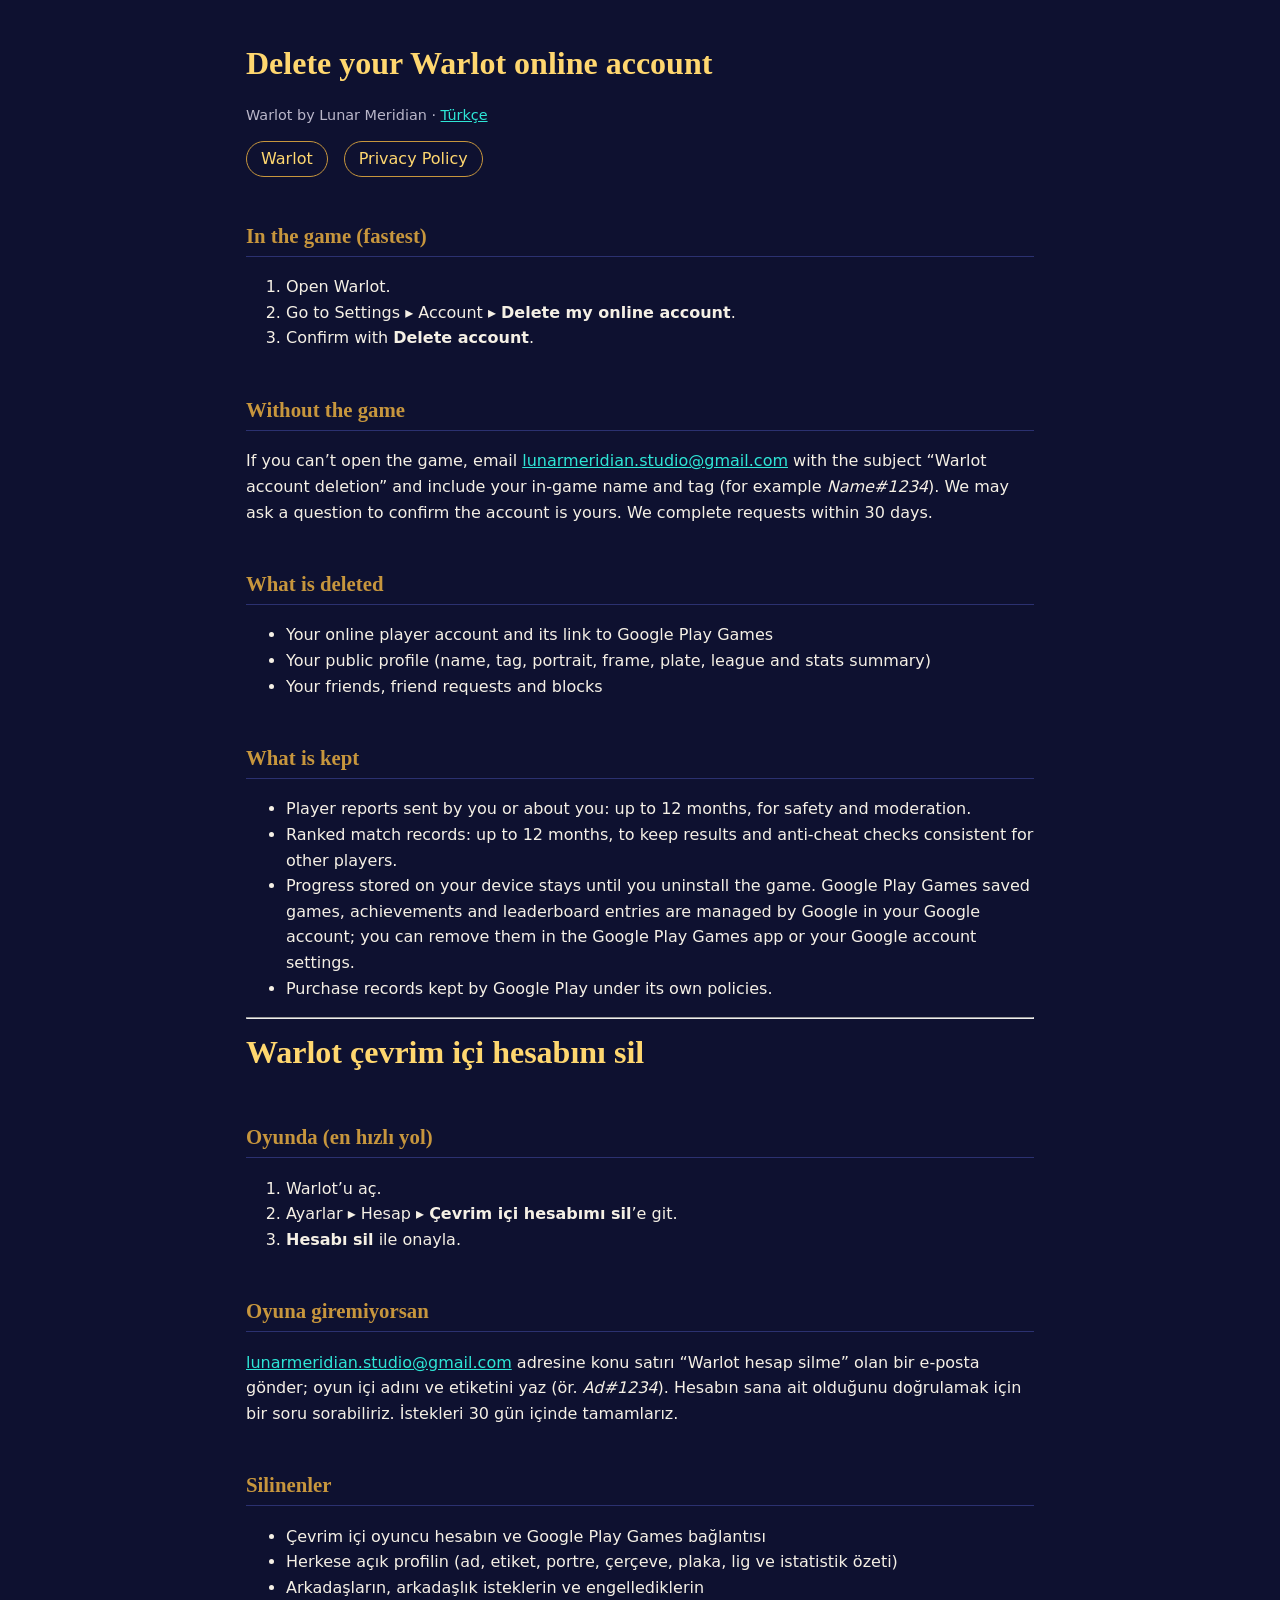
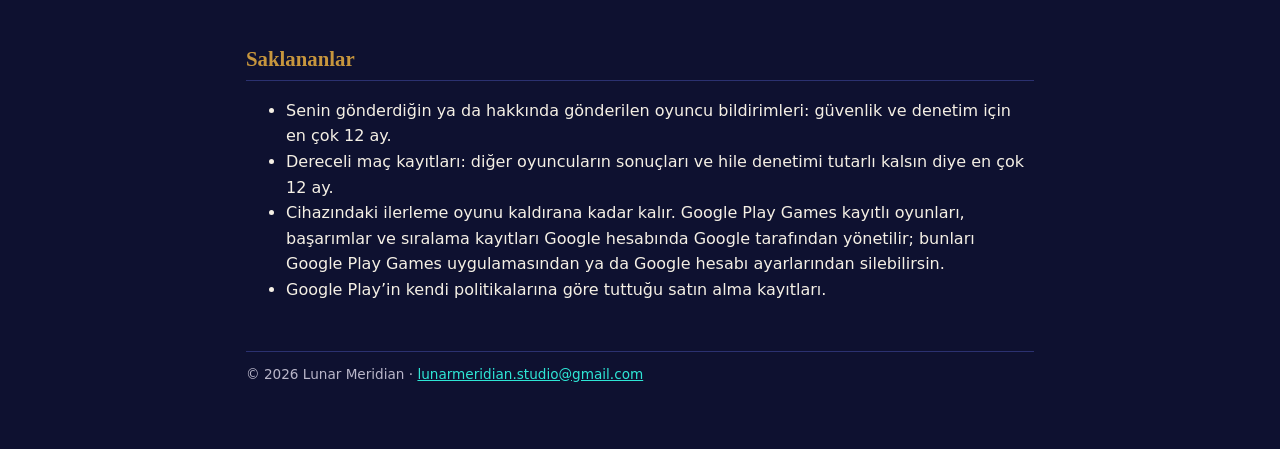
==== delete-account/index.html @ 68dc12e7 "Create index.html" ====
<!doctype html>
<html lang="en">
<head>
<meta charset="utf-8">
<meta name="viewport" content="width=device-width,initial-scale=1">
<title>Warlot · Delete account · Hesap silme</title>
<link rel="stylesheet" href="/style.css">
</head>
<body>
<main>
<h1>Delete your Warlot online account</h1>
<p class="muted">Warlot by Lunar Meridian · <a href="#tr">Türkçe</a></p>
<nav><a href="/">Warlot</a><a href="/privacy/">Privacy Policy</a></nav>

<h2>In the game (fastest)</h2>
<ol>
<li>Open Warlot.</li>
<li>Go to Settings ▸ Account ▸ <strong>Delete my online account</strong>.</li>
<li>Confirm with <strong>Delete account</strong>.</li>
</ol>

<h2>Without the game</h2>
<p>If you can’t open the game, email <a href="mailto:lunarmeridian.studio@gmail.com?subject=Warlot%20account%20deletion">lunarmeridian.studio@gmail.com</a> with the subject “Warlot account deletion” and include your in-game name and tag (for example <em>Name#1234</em>). We may ask a question to confirm the account is yours. We complete requests within 30 days.</p>

<h2>What is deleted</h2>
<ul>
<li>Your online player account and its link to Google Play Games</li>
<li>Your public profile (name, tag, portrait, frame, plate, league and stats summary)</li>
<li>Your friends, friend requests and blocks</li>
</ul>

<h2>What is kept</h2>
<ul>
<li>Player reports sent by you or about you: up to 12 months, for safety and moderation.</li>
<li>Ranked match records: up to 12 months, to keep results and anti-cheat checks consistent for other players.</li>
<li>Progress stored on your device stays until you uninstall the game. Google Play Games saved games, achievements and leaderboard entries are managed by Google in your Google account; you can remove them in the Google Play Games app or your Google account settings.</li>
<li>Purchase records kept by Google Play under its own policies.</li>
</ul>

<hr>

<h1 id="tr">Warlot çevrim içi hesabını sil</h1>

<h2>Oyunda (en hızlı yol)</h2>
<ol>
<li>Warlot’u aç.</li>
<li>Ayarlar ▸ Hesap ▸ <strong>Çevrim içi hesabımı sil</strong>’e git.</li>
<li><strong>Hesabı sil</strong> ile onayla.</li>
</ol>

<h2>Oyuna giremiyorsan</h2>
<p><a href="mailto:lunarmeridian.studio@gmail.com?subject=Warlot%20hesap%20silme">lunarmeridian.studio@gmail.com</a> adresine konu satırı “Warlot hesap silme” olan bir e-posta gönder; oyun içi adını ve etiketini yaz (ör. <em>Ad#1234</em>). Hesabın sana ait olduğunu doğrulamak için bir soru sorabiliriz. İstekleri 30 gün içinde tamamlarız.</p>

<h2>Silinenler</h2>
<ul>
<li>Çevrim içi oyuncu hesabın ve Google Play Games bağlantısı</li>
<li>Herkese açık profilin (ad, etiket, portre, çerçeve, plaka, lig ve istatistik özeti)</li>
<li>Arkadaşların, arkadaşlık isteklerin ve engellediklerin</li>
</ul>

<h2>Saklananlar</h2>
<ul>
<li>Senin gönderdiğin ya da hakkında gönderilen oyuncu bildirimleri: güvenlik ve denetim için en çok 12 ay.</li>
<li>Dereceli maç kayıtları: diğer oyuncuların sonuçları ve hile denetimi tutarlı kalsın diye en çok 12 ay.</li>
<li>Cihazındaki ilerleme oyunu kaldırana kadar kalır. Google Play Games kayıtlı oyunları, başarımlar ve sıralama kayıtları Google hesabında Google tarafından yönetilir; bunları Google Play Games uygulamasından ya da Google hesabı ayarlarından silebilirsin.</li>
<li>Google Play’in kendi politikalarına göre tuttuğu satın alma kayıtları.</li>
</ul>

<footer>© 2026 Lunar Meridian · <a href="mailto:lunarmeridian.studio@gmail.com">lunarmeridian.studio@gmail.com</a></footer>
</main>
</body>
</html>
---- style.css ----
:root{--bg:#0E1130;--card:#1A1F4E;--gold:#C7963D;--gold2:#FFD76F;--text:#F5F0E5;--muted:#B9B6C9;--teal:#2EE6D6}
*{box-sizing:border-box}
body{margin:0;background:var(--bg);color:var(--text);font:16px/1.6 system-ui,-apple-system,"Segoe UI",Roboto,sans-serif}
main{max-width:820px;margin:0 auto;padding:32px 16px 64px}
h1{font-family:Georgia,"Times New Roman",serif;color:var(--gold2);font-size:2rem;margin:.2em 0}
h2{font-family:Georgia,serif;color:var(--gold);font-size:1.3rem;margin-top:2em;border-bottom:1px solid #2b3170;padding-bottom:.2em}
h3{color:var(--text);font-size:1.05rem;margin-top:1.4em}
a{color:var(--teal)}
.card{background:var(--card);border:1px solid var(--gold);border-radius:12px;padding:16px 20px;margin:16px 0}
.muted{color:var(--muted);font-size:.9rem}
nav{display:flex;gap:16px;flex-wrap:wrap;margin:8px 0 24px}
nav a{text-decoration:none;border:1px solid var(--gold);border-radius:999px;padding:4px 14px;color:var(--gold2)}
table{border-collapse:collapse;width:100%;font-size:.95rem}
td,th{border:1px solid #2b3170;padding:6px 8px;text-align:left;vertical-align:top}
th{background:#252C60}
footer{margin-top:48px;color:var(--muted);font-size:.85rem;border-top:1px solid #2b3170;padding-top:12px}
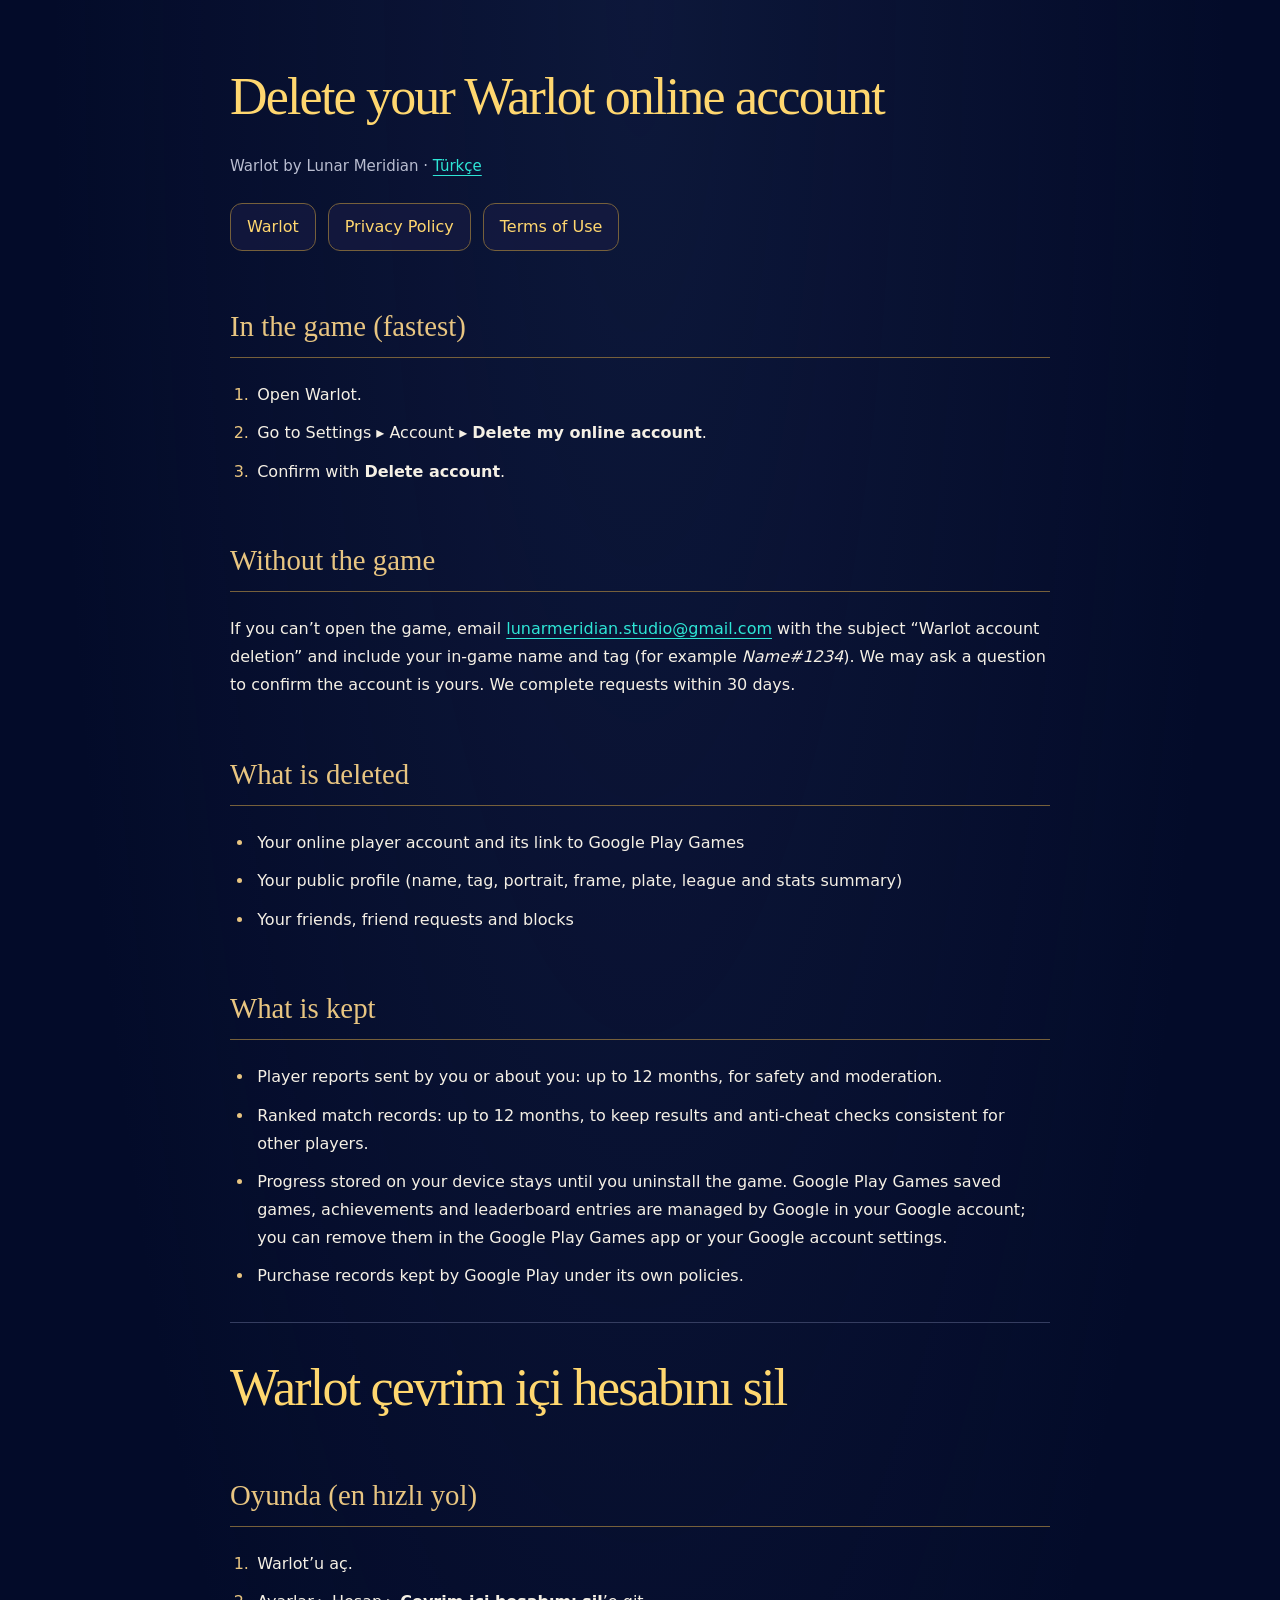
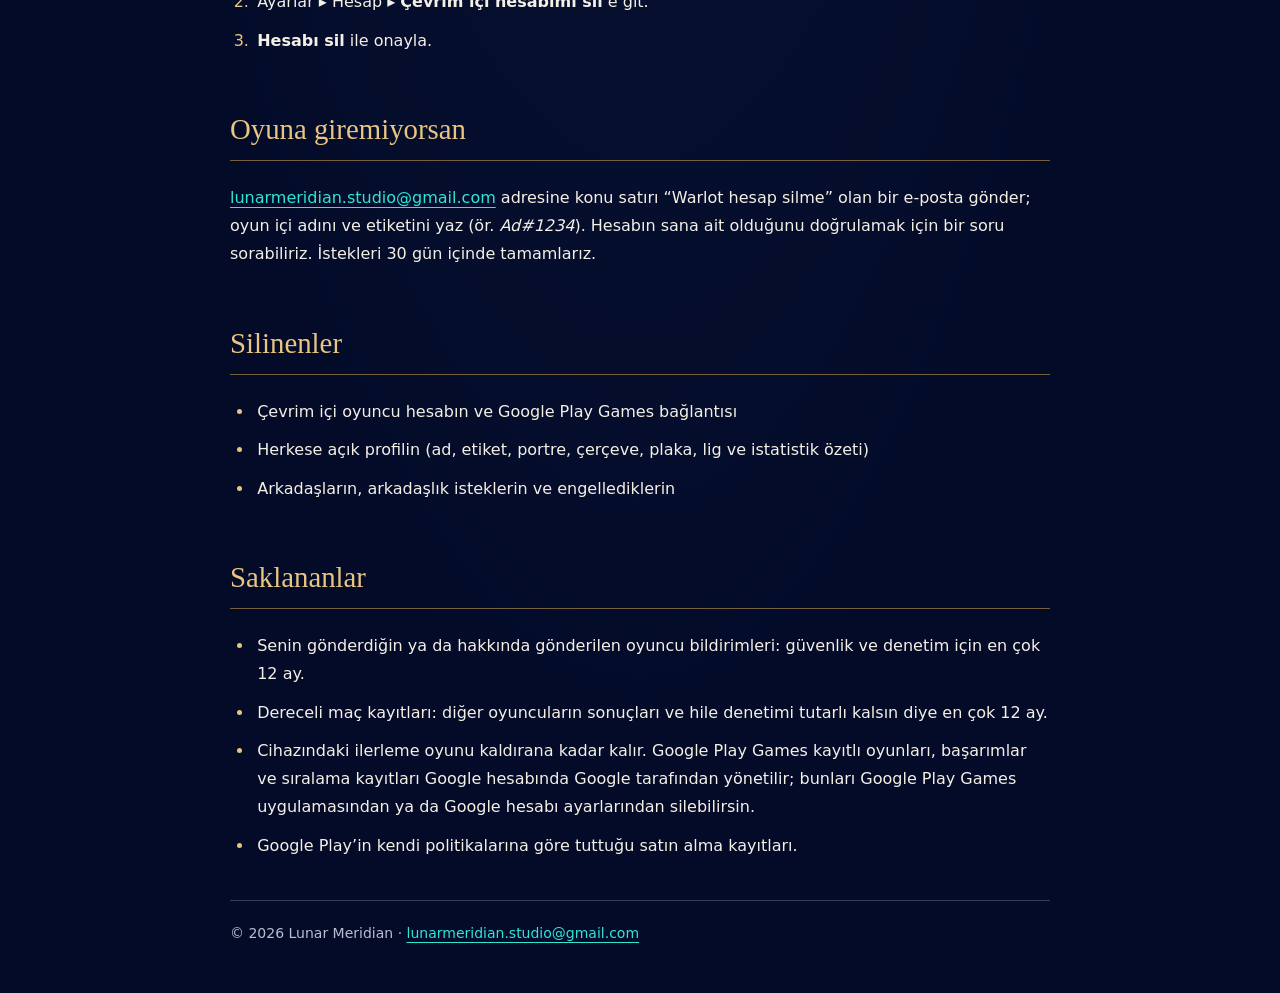
==== commit 3d336dee: "Add files via upload" ====
--- a/delete-account/index.html
+++ b/delete-account/index.html
@@ -10,7 +10,7 @@
 <main>
 <h1>Delete your Warlot online account</h1>
 <p class="muted">Warlot by Lunar Meridian · <a href="#tr">Türkçe</a></p>
-<nav><a href="/">Warlot</a><a href="/privacy/">Privacy Policy</a></nav>
+<nav><a href="/">Warlot</a><a href="/privacy/">Privacy Policy</a><a href="/terms/">Terms of Use</a></nav>
 
 <h2>In the game (fastest)</h2>
 <ol>
--- a/style.css
+++ b/style.css
@@ -1,16 +1,80 @@
-:root{--bg:#0E1130;--card:#1A1F4E;--gold:#C7963D;--gold2:#FFD76F;--text:#F5F0E5;--muted:#B9B6C9;--teal:#2EE6D6}
-*{box-sizing:border-box}
-body{margin:0;background:var(--bg);color:var(--text);font:16px/1.6 system-ui,-apple-system,"Segoe UI",Roboto,sans-serif}
-main{max-width:820px;margin:0 auto;padding:32px 16px 64px}
-h1{font-family:Georgia,"Times New Roman",serif;color:var(--gold2);font-size:2rem;margin:.2em 0}
-h2{font-family:Georgia,serif;color:var(--gold);font-size:1.3rem;margin-top:2em;border-bottom:1px solid #2b3170;padding-bottom:.2em}
-h3{color:var(--text);font-size:1.05rem;margin-top:1.4em}
-a{color:var(--teal)}
-.card{background:var(--card);border:1px solid var(--gold);border-radius:12px;padding:16px 20px;margin:16px 0}
-.muted{color:var(--muted);font-size:.9rem}
-nav{display:flex;gap:16px;flex-wrap:wrap;margin:8px 0 24px}
-nav a{text-decoration:none;border:1px solid var(--gold);border-radius:999px;padding:4px 14px;color:var(--gold2)}
-table{border-collapse:collapse;width:100%;font-size:.95rem}
-td,th{border:1px solid #2b3170;padding:6px 8px;text-align:left;vertical-align:top}
-th{background:#252C60}
-footer{margin-top:48px;color:var(--muted);font-size:.85rem;border-top:1px solid #2b3170;padding-top:12px}
+:root{color-scheme:dark;--bg:#030b29;--card:#171b43;--gold:#c7963d;--gold2:#ffd76f;--text:#f5f0e5;--muted:#b9bdd0;--teal:#2ee6d6;--border:#353d60;--gold-border:#76603b}
+*,*::before,*::after{box-sizing:border-box}
+html{background:var(--bg);-webkit-text-size-adjust:100%;text-size-adjust:100%}
+body{margin:0;color:var(--text);background:radial-gradient(ellipse at 50% 0,rgba(46,63,112,.24),transparent 65%),var(--bg);font:16px/1.75 system-ui,-apple-system,BlinkMacSystemFont,"Segoe UI",Arial,sans-serif;overflow-wrap:anywhere}
+::selection{color:var(--bg);background:var(--gold2)}
+main{width:min(100%,860px);margin-inline:auto;padding:clamp(28px,5vw,64px) 20px 48px}
+h1,h2,h3{line-height:1.25;text-wrap:balance}h1,h2{font-family:Georgia,"Times New Roman",serif;font-weight:400}
+h1{margin:0 0 24px;color:var(--gold2);font-size:clamp(2rem,5vw,3.25rem);letter-spacing:-.035em}
+h2{margin:2em 0 .8em;padding-bottom:12px;border-bottom:1px solid var(--gold-border);color:#e8c581;font-size:clamp(1.4rem,3vw,1.8rem)}
+h3{margin:1.7em 0 .65em;font-size:1.1rem;font-weight:650}p{margin:0 0 1.15em}
+a{color:var(--teal);text-decoration-thickness:1px;text-underline-offset:4px}a:hover{color:#a8fff4}
+a:focus-visible,[tabindex]:focus-visible,button:focus-visible{outline:3px solid var(--teal);outline-offset:5px}
+strong{color:var(--text);font-weight:700}em{font-style:italic}.muted{color:var(--muted);font-size:.9375rem}
+.card{min-width:0;margin:24px 0;padding:clamp(18px,3vw,28px);border:1px solid var(--gold-border);border-radius:12px;background:var(--card)}
+.card>:first-child{margin-top:0}.card>:last-child{margin-bottom:0}
+nav{display:flex;flex-wrap:wrap;gap:12px;margin:24px 0}
+nav a{display:inline-flex;align-items:center;justify-content:center;min-width:0;min-height:48px;max-width:100%;padding:10px 16px;border:1px solid var(--gold-border);border-radius:12px;color:var(--gold2);background:rgba(23,27,67,.65);text-decoration:none;line-height:1.5}
+nav a:hover{border-color:var(--gold);color:var(--text);background:#20264e}
+ol,ul{margin:16px 0 24px;padding-inline-start:1.5em}li{padding-inline-start:.2em;margin-bottom:.65em}li::marker{color:#e8c581}li>ol,li>ul{margin-block:10px}
+hr{height:1px;margin:32px 0;border:0;background:var(--border)}
+table{display:block;width:100%;max-width:100%;margin:24px 0;overflow-x:auto;border-collapse:collapse;background:#111735;font-size:.9375rem;line-height:1.6;scrollbar-color:var(--gold-border) #111735}
+th,td{padding:13px 15px;border:1px solid var(--border);text-align:start;vertical-align:top;overflow-wrap:anywhere}th{color:var(--text);background:#252c50;font-weight:650}tbody tr:nth-child(even){background:rgba(255,255,255,.025)}
+footer{margin-top:40px;padding-top:20px;border-top:1px solid var(--border);color:var(--muted);font-size:.875rem}
+.visually-hidden{position:absolute;width:1px;height:1px;padding:0;margin:-1px;overflow:hidden;clip-path:inset(50%);white-space:nowrap;border:0}
+
+/* Only the home page uses the following rules. */
+.home{background:radial-gradient(ellipse at 50% 12%,#172747 0,transparent 58%),var(--bg)}
+.home .home-shell{width:min(100%,1104px);padding:24px 40px 32px}
+.home .masthead{display:flex;align-items:center;justify-content:space-between;gap:16px;margin-bottom:24px}
+.home .brand{display:flex;align-items:center;gap:12px;color:#eed5a3;font:26px/1.2 Georgia,serif;letter-spacing:.04em}
+.home .brand img{display:block;border:1px solid var(--gold-border);border-radius:12px}
+.home .studio{color:var(--muted);font-size:12px;letter-spacing:.1em}
+.home .hero{overflow:hidden;border:1px solid var(--gold-border);border-radius:12px;box-shadow:0 20px 70px #0004;background:#08122f}
+.home .hero-image{display:block;width:100%;height:auto}
+.home .introduction{text-align:center;padding:28px 16px 32px}
+.home .release{display:inline-flex;align-items:center;gap:10px;padding:10px 18px;margin-bottom:24px;border:1px solid var(--gold-border);border-radius:12px;background:#101831;color:#f0d6a2;font-size:13px;line-height:1.6}
+.home .release span[lang]{display:block;color:var(--muted);font-size:12px}
+.home .release-dot{width:6px;height:6px;border-radius:50%;background:var(--teal);flex:none}
+.home h1{margin:0 0 20px;font-size:clamp(28px,4vw,46px);color:#f5e5c5;letter-spacing:-.025em}
+.home h1>span[lang]{display:block;margin-top:10px;color:#d6bb86;font-size:.68em;letter-spacing:0}
+.home .lead{max-width:720px;margin:0 auto;color:var(--text);font-size:16px;line-height:1.75;text-wrap:pretty}
+.home .lead>span[lang]{display:block;margin-top:8px;color:var(--muted);font-size:15px}
+.home .gameplay{display:grid;grid-template-columns:repeat(3,minmax(0,1fr));gap:16px;padding:0;margin:0 0 40px;list-style:none}
+.home .gameplay li{position:relative;min-width:0;margin:0;padding:24px;border:1px solid #4e4739;border-radius:12px;background:linear-gradient(145deg,#19223e,#101730)}
+.home .step{display:block;margin-bottom:14px;font:15px/1 Georgia,serif;letter-spacing:.1em;color:var(--teal)}
+.home .gameplay h2{margin:0 0 16px;padding:0;border:0;color:#efd7a6;font-size:25px}
+.home .gameplay h2 span{display:block;margin-top:6px;color:#c6c8d6;font:14px/1.5 system-ui,sans-serif}
+.home .gameplay p{margin:0;font-size:15px;line-height:1.65}
+.home .gameplay p span{display:block;margin-top:10px;color:var(--muted);font-size:14px}
+.home .site-footer{margin:0;padding-top:26px;border-color:var(--gold-border)}
+.home .developer{display:flex;justify-content:space-between;gap:24px;flex-wrap:wrap}
+.home .developer p{margin:0;min-width:0;font-size:14px}
+.home .detail-label{display:block;color:var(--muted);font-size:12px;margin-bottom:5px}
+.home .developer a{display:inline-flex;align-items:center;min-height:48px;max-width:100%;margin-top:-8px}
+.home .legal-links{display:flex;gap:8px 32px;flex-wrap:wrap;margin:18px 0}
+.home .legal-links a{display:flex;flex-direction:column;align-items:flex-start;justify-content:center;padding:6px 0;min-height:48px;background:none;border:0;border-radius:2px;color:#d8c49b;font-size:13px}
+.home .legal-links a span{color:var(--muted);font-size:12px}
+.home .legal-links a:hover{color:var(--gold2);text-decoration:underline}
+.home .copyright{padding-top:16px;margin:0;border-top:1px solid var(--border);font-size:12px;color:var(--muted)}
+.skip-link{position:absolute;top:8px;left:16px;transform:translateY(-180%);z-index:10;background:var(--bg);padding:12px 16px;border:1px solid var(--teal);border-radius:8px}
+.skip-link:focus{transform:none}
+@media(max-width:700px){
+ .home .home-shell{padding:16px}
+ .home .masthead{margin-bottom:16px}
+ .home .brand{font-size:23px;gap:10px}
+ .home .brand img{width:40px;height:40px}
+ .home .studio{font-size:11px;letter-spacing:.02em}
+ .home .introduction{padding:24px 0 28px}
+ .home h1{font-size:30px}
+ .home h1>span[lang]{font-size:22px;line-height:1.4}
+ .home .gameplay{grid-template-columns:1fr;gap:12px;margin-bottom:28px}
+ .home .gameplay li{padding:20px 20px 20px 62px}
+ .home .step{position:absolute;top:24px;left:20px}
+ .home .gameplay h2{font-size:24px;margin-bottom:12px}
+ .home .developer{display:grid;gap:16px}
+ .home .legal-links{gap:8px 24px}
+ main{padding-inline:16px}
+ th,td{padding:10px}
+}
+@media(prefers-reduced-motion:reduce){html{scroll-behavior:auto}}
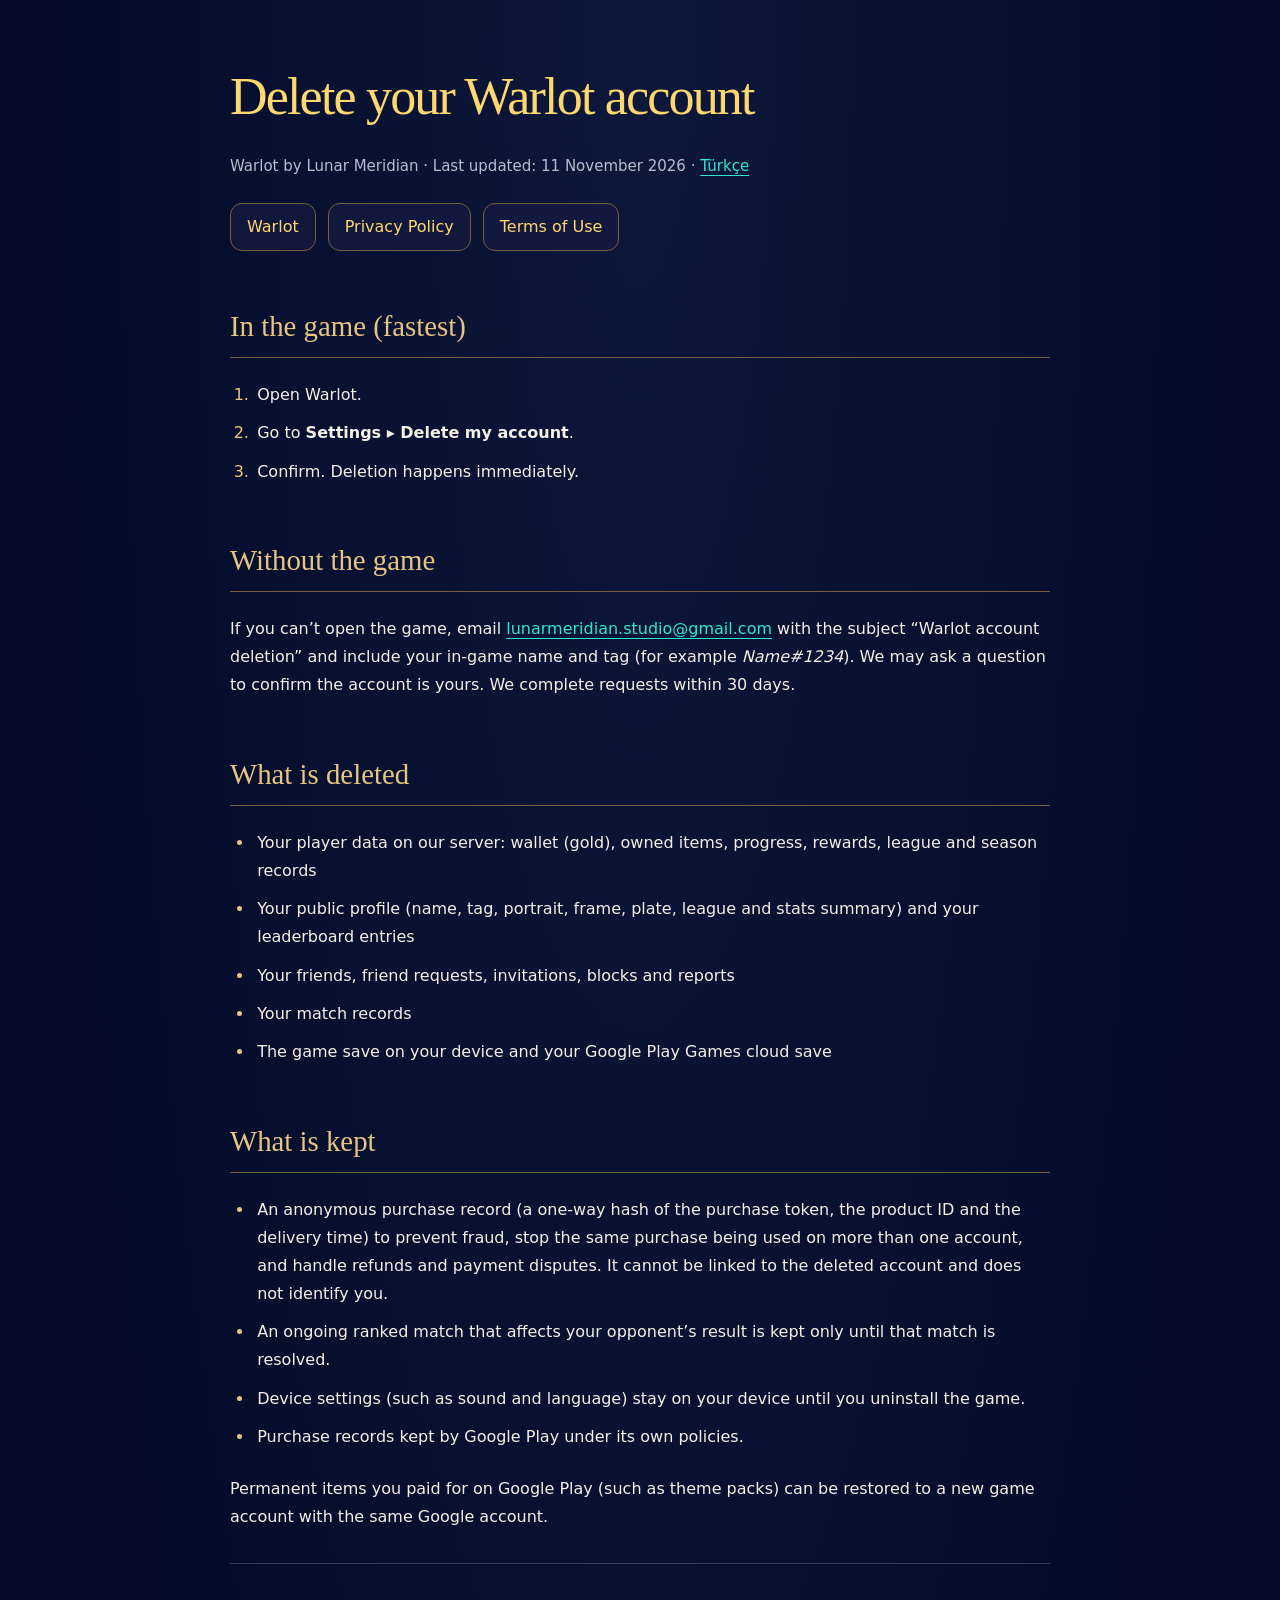
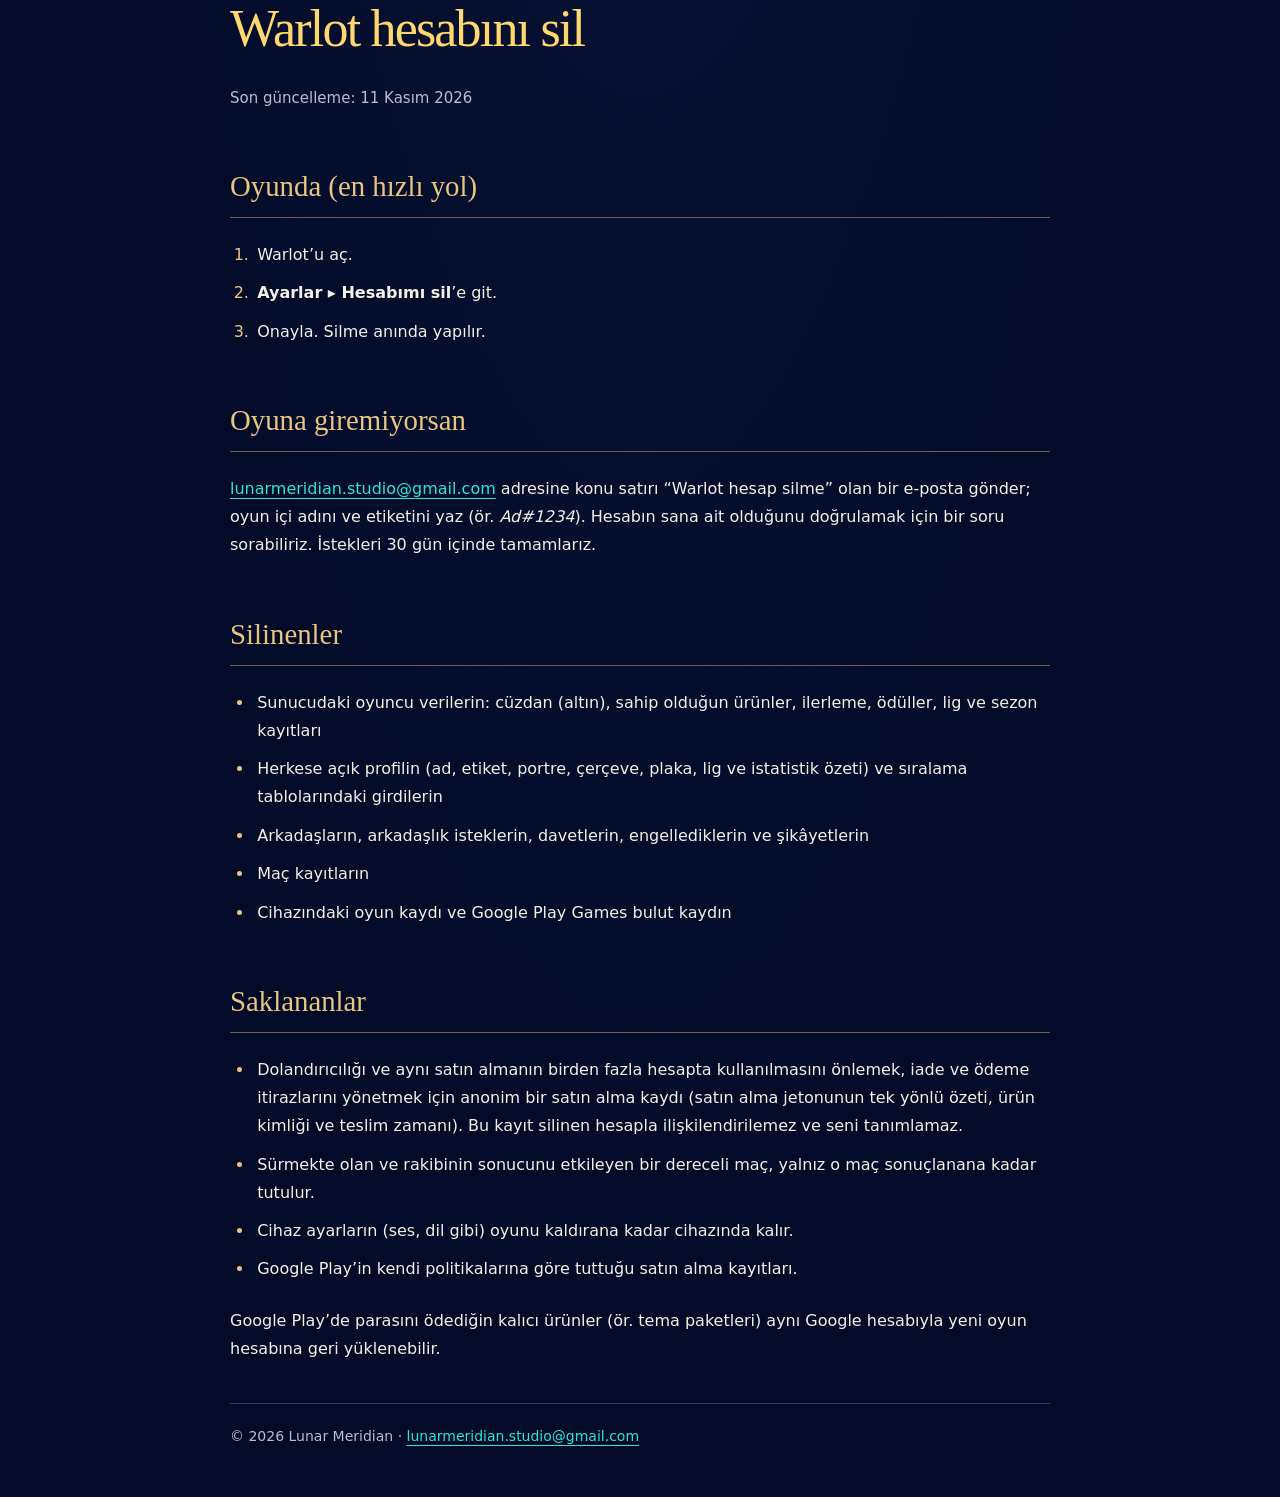
==== commit d3538651: "Update index.html" ====
--- a/delete-account/index.html
+++ b/delete-account/index.html
@@ -8,15 +8,15 @@
 </head>
 <body>
 <main>
-<h1>Delete your Warlot online account</h1>
-<p class="muted">Warlot by Lunar Meridian · <a href="#tr">Türkçe</a></p>
+<h1>Delete your Warlot account</h1>
+<p class="muted">Warlot by Lunar Meridian · Last updated: 11 November 2026 · <a href="#tr">Türkçe</a></p>
 <nav><a href="/">Warlot</a><a href="/privacy/">Privacy Policy</a><a href="/terms/">Terms of Use</a></nav>
 
 <h2>In the game (fastest)</h2>
 <ol>
 <li>Open Warlot.</li>
-<li>Go to Settings ▸ Account ▸ <strong>Delete my online account</strong>.</li>
-<li>Confirm with <strong>Delete account</strong>.</li>
+<li>Go to <strong>Settings ▸ Delete my account</strong>.</li>
+<li>Confirm. Deletion happens immediately.</li>
 </ol>
 
 <h2>Without the game</h2>
@@ -24,28 +24,32 @@
 
 <h2>What is deleted</h2>
 <ul>
-<li>Your online player account and its link to Google Play Games</li>
-<li>Your public profile (name, tag, portrait, frame, plate, league and stats summary)</li>
-<li>Your friends, friend requests and blocks</li>
+<li>Your player data on our server: wallet (gold), owned items, progress, rewards, league and season records</li>
+<li>Your public profile (name, tag, portrait, frame, plate, league and stats summary) and your leaderboard entries</li>
+<li>Your friends, friend requests, invitations, blocks and reports</li>
+<li>Your match records</li>
+<li>The game save on your device and your Google Play Games cloud save</li>
 </ul>
 
 <h2>What is kept</h2>
 <ul>
-<li>Player reports sent by you or about you: up to 12 months, for safety and moderation.</li>
-<li>Ranked match records: up to 12 months, to keep results and anti-cheat checks consistent for other players.</li>
-<li>Progress stored on your device stays until you uninstall the game. Google Play Games saved games, achievements and leaderboard entries are managed by Google in your Google account; you can remove them in the Google Play Games app or your Google account settings.</li>
+<li>An anonymous purchase record (a one-way hash of the purchase token, the product ID and the delivery time) to prevent fraud, stop the same purchase being used on more than one account, and handle refunds and payment disputes. It cannot be linked to the deleted account and does not identify you.</li>
+<li>An ongoing ranked match that affects your opponent’s result is kept only until that match is resolved.</li>
+<li>Device settings (such as sound and language) stay on your device until you uninstall the game.</li>
 <li>Purchase records kept by Google Play under its own policies.</li>
 </ul>
+<p>Permanent items you paid for on Google Play (such as theme packs) can be restored to a new game account with the same Google account.</p>
 
 <hr>
 
-<h1 id="tr">Warlot çevrim içi hesabını sil</h1>
+<h1 id="tr">Warlot hesabını sil</h1>
+<p class="muted">Son güncelleme: 11 Kasım 2026</p>
 
 <h2>Oyunda (en hızlı yol)</h2>
 <ol>
 <li>Warlot’u aç.</li>
-<li>Ayarlar ▸ Hesap ▸ <strong>Çevrim içi hesabımı sil</strong>’e git.</li>
-<li><strong>Hesabı sil</strong> ile onayla.</li>
+<li><strong>Ayarlar ▸ Hesabımı sil</strong>’e git.</li>
+<li>Onayla. Silme anında yapılır.</li>
 </ol>
 
 <h2>Oyuna giremiyorsan</h2>
@@ -53,18 +57,21 @@
 
 <h2>Silinenler</h2>
 <ul>
-<li>Çevrim içi oyuncu hesabın ve Google Play Games bağlantısı</li>
-<li>Herkese açık profilin (ad, etiket, portre, çerçeve, plaka, lig ve istatistik özeti)</li>
-<li>Arkadaşların, arkadaşlık isteklerin ve engellediklerin</li>
+<li>Sunucudaki oyuncu verilerin: cüzdan (altın), sahip olduğun ürünler, ilerleme, ödüller, lig ve sezon kayıtları</li>
+<li>Herkese açık profilin (ad, etiket, portre, çerçeve, plaka, lig ve istatistik özeti) ve sıralama tablolarındaki girdilerin</li>
+<li>Arkadaşların, arkadaşlık isteklerin, davetlerin, engellediklerin ve şikâyetlerin</li>
+<li>Maç kayıtların</li>
+<li>Cihazındaki oyun kaydı ve Google Play Games bulut kaydın</li>
 </ul>
 
 <h2>Saklananlar</h2>
 <ul>
-<li>Senin gönderdiğin ya da hakkında gönderilen oyuncu bildirimleri: güvenlik ve denetim için en çok 12 ay.</li>
-<li>Dereceli maç kayıtları: diğer oyuncuların sonuçları ve hile denetimi tutarlı kalsın diye en çok 12 ay.</li>
-<li>Cihazındaki ilerleme oyunu kaldırana kadar kalır. Google Play Games kayıtlı oyunları, başarımlar ve sıralama kayıtları Google hesabında Google tarafından yönetilir; bunları Google Play Games uygulamasından ya da Google hesabı ayarlarından silebilirsin.</li>
+<li>Dolandırıcılığı ve aynı satın almanın birden fazla hesapta kullanılmasını önlemek, iade ve ödeme itirazlarını yönetmek için anonim bir satın alma kaydı (satın alma jetonunun tek yönlü özeti, ürün kimliği ve teslim zamanı). Bu kayıt silinen hesapla ilişkilendirilemez ve seni tanımlamaz.</li>
+<li>Sürmekte olan ve rakibinin sonucunu etkileyen bir dereceli maç, yalnız o maç sonuçlanana kadar tutulur.</li>
+<li>Cihaz ayarların (ses, dil gibi) oyunu kaldırana kadar cihazında kalır.</li>
 <li>Google Play’in kendi politikalarına göre tuttuğu satın alma kayıtları.</li>
 </ul>
+<p>Google Play’de parasını ödediğin kalıcı ürünler (ör. tema paketleri) aynı Google hesabıyla yeni oyun hesabına geri yüklenebilir.</p>
 
 <footer>© 2026 Lunar Meridian · <a href="mailto:lunarmeridian.studio@gmail.com">lunarmeridian.studio@gmail.com</a></footer>
 </main>
